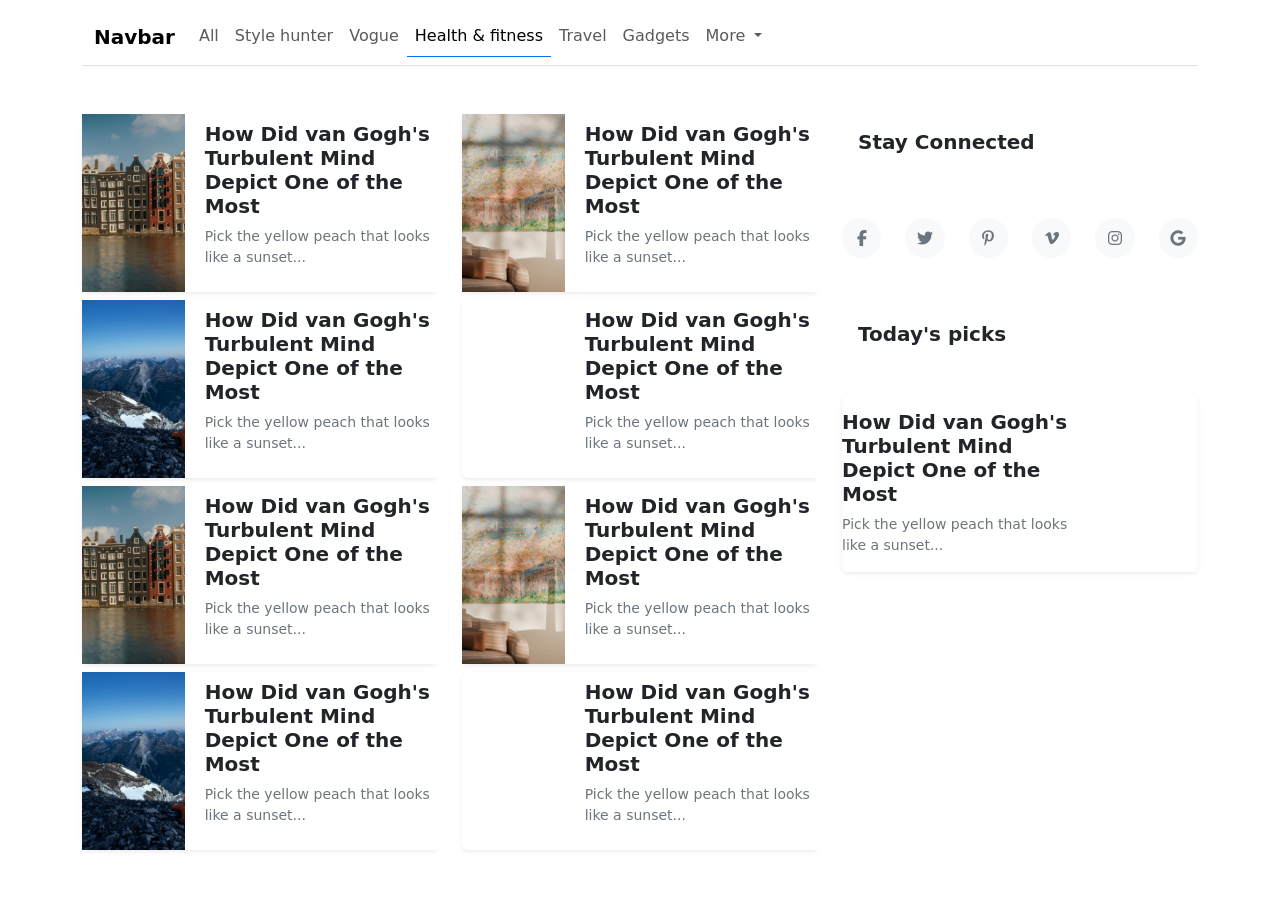
==== task 10/index.html @ 6cb66d4c "add task 10 (bootstrap - nav)" ====
<!DOCTYPE html>
<html lang="en">
<head>
  <meta charset="UTF-8">
  <meta name="viewport" content="width=device-width, initial-scale=1.0">
  <title>Task 10 bootstrap</title>
   <link rel="preconnect" href="https://fonts.googleapis.com">
    <link rel="preconnect" href="https://fonts.gstatic.com" crossorigin>
    <link href="https://fonts.googleapis.com/css2?family=Arimo:ital,wght@0,400..700;1,400..700&family=Open+Sans:ital,wght@0,300..800;1,300..800&family=Poppins:ital,wght@0,100;0,200;0,300;0,400;0,500;0,600;0,700;0,800;0,900;1,100;1,200;1,300;1,400;1,500;1,600;1,700;1,800;1,900&family=Roboto:ital,wght@0,100..900;1,100..900&display=swap" rel="stylesheet">
    <link rel="stylesheet" href="css/bootstrap.min.css">
    <link rel="stylesheet" href="css/all.min.css">
    <link rel="stylesheet" href="css/style.css">
</head>
<body>

  <section class="p-2">
  <div class="container">
      <nav class="navbar navbar-expand-lg border-bottom">
      <div class="container-fluid">
       <span class="navbar-brand mb-0 h1 fw-bold">Navbar</span>
        <button class="navbar-toggler" type="button" data-bs-toggle="collapse" data-bs-target="#navbarSupportedContent" aria-controls="navbarSupportedContent" aria-expanded="false" aria-label="Toggle navigation">
          <span class="navbar-toggler-icon"></span>
        </button>
        <div class="collapse navbar-collapse" id="navbarSupportedContent">
          <ul class="navbar-nav me-auto mb-2 mb-lg-0">
            <li class="nav-item">
              <a class="nav-link" href="#">All</a>
            </li>
            <li class="nav-item">
              <a class="nav-link" href="#">Style hunter</a>
            </li>
            <li class="nav-item">
              <a class="nav-link" href="#">Vogue</a>
            </li>
            <li class="nav-item">
              <a class="nav-link active border-bottom border-primary"  aria-current="page" href="#">Health & fitness</a>
            </li>
            <li class="nav-item">
              <a class="nav-link" href="#">Travel</a>
            </li>
            <li class="nav-item">
              <a class="nav-link" href="#">Gadgets</a>
            </li>
            <li class="nav-item dropdown">
              <a class="nav-link dropdown-toggle" href="#" role="button" data-bs-toggle="dropdown" aria-expanded="false">
              More
              </a>
              <ul class="dropdown-menu">
                <li><a class="dropdown-item" href="#">Action</a></li>
                <li><a class="dropdown-item" href="#">Another action</a></li>
                <li><hr class="dropdown-divider"></li>
                <li><a class="dropdown-item" href="#">Something else here</a></li>
              </ul>
            </li>

          </ul>
  
        </div>
      </div>
    </nav>

    <div class="row mt-5" >
      <div class="col-lg-4" >

        <div class="card mb-2 border-0 shadow-sm mb-2 ">
          <div class="row g0">
            <div class="col-4">
            <img src="images/douglas-schneiders-UZ2jlHknQpc-unsplash.jpg" class="img-fluid h-100 object-fit-cover"  alt="">
          </div>
          <div class="col-8 card content border-0 p-2">
            <h5 class="fw-bold ">How Did van Gogh's Turbulent Mind Depict One of the Most </h5> 
            <p class="text-secondary small">
                Pick the yellow peach that looks like a sunset...
            </p>
           </div>
          </div>
        </div>

        <div class="card mb-2 border-0 shadow-sm mb-2">
          <div class="row g0">
            <div class="col-4">
            <img src="images/marek-piwnicki-aMUe_C9roy0-unsplash.jpg" class="img-fluid h-100 object-fit-cover"  alt="">
          </div>
          <div class="col-8 card content border-0 p-2">
            <h5 class="fw-bold">How Did van Gogh's Turbulent Mind Depict One of the Most </h5> 
            <p class="text-secondary small">
                Pick the yellow peach that looks like a sunset...
            </p>
           </div>
          </div>
        </div>

        <div class="card mb-2 border-0 shadow-sm mb-2">
          <div class="row g0">
            <div class="col-4">
            <img src="images/douglas-schneiders-UZ2jlHknQpc-unsplash.jpg" class="img-fluid h-100 object-fit-cover"  alt="">
          </div>
          <div class="col-8 card content border-0 p-2">
            <h5 class="fw-bold">How Did van Gogh's Turbulent Mind Depict One of the Most </h5> 
            <p class="text-secondary small">
                Pick the yellow peach that looks like a sunset...
            </p>
           </div>
          </div>
        </div>

        <div class="card mb-2 border-0 shadow-sm mb-2">
          <div class="row g0">
            <div class="col-4">
            <img src="images/marek-piwnicki-aMUe_C9roy0-unsplash.jpg" class="img-fluid h-100 object-fit-cover"  alt="">
          </div>
          <div class="col-8 card content border-0 p-2">
            <h5 class="fw-bold">How Did van Gogh's Turbulent Mind Depict One of the Most </h5> 
            <p class="text-secondary small">
                Pick the yellow peach that looks like a sunset...
            </p>
           </div>
          </div>
        </div>
      </div>

      <div class=" col-lg-4" >

        <div class="card mb-2 border-0 shadow-sm mb-2">
          <div class="row g0">
            <div class="col-4">
            <img src="images/planet-volumes-OPsGgU-zHmk-unsplash.jpg" class="img-fluid h-100 object-fit-cover"  alt="">
          </div>
          <div class="col-8 card content border-0 p-2">
            <h5 class="fw-bold">How Did van Gogh's Turbulent Mind Depict One of the Most </h5> 
            <p class="text-secondary small">
                Pick the yellow peach that looks like a sunset...
            </p>
           </div>
          </div>
        </div>

        <div class="card mb-2 border-0 shadow-sm mb-2">
          <div class="row g0">
            <div class="col-4">
            <img src="images/samuel-quek-9XNSOY60-Qg-unsplash.jpg" class="img-fluid h-100 object-fit-cover"  alt="">
          </div>
          <div class="col-8 card content border-0 p-2">
            <h5 class="fw-bold">How Did van Gogh's Turbulent Mind Depict One of the Most </h5> 
            <p class="text-secondary small">
                Pick the yellow peach that looks like a sunset...
            </p>
           </div>
          </div>
        </div>

        <div class="card mb-2 border-0 shadow-sm mb-2">
          <div class="row g0">
            <div class="col-4">
            <img src="images/planet-volumes-OPsGgU-zHmk-unsplash.jpg" class="img-fluid h-100 object-fit-cover"  alt="">
          </div>
          <div class="col-8 card content border-0 p-2">
            <h5 class="fw-bold">How Did van Gogh's Turbulent Mind Depict One of the Most </h5> 
            <p class="text-secondary small">
                Pick the yellow peach that looks like a sunset...
            </p>
           </div>
          </div>
        </div>

        <div class="card mb-2 border-0 shadow-sm mb-2">
          <div class="row g0">
            <div class="col-4">
            <img src="images/samuel-quek-9XNSOY60-Qg-unsplash.jpg" class="img-fluid h-100 object-fit-cover"  alt="">
          </div>
          <div class="col-8 card content border-0 p-2">
            <h5 class="fw-bold">How Did van Gogh's Turbulent Mind Depict One of the Most </h5> 
            <p class="text-secondary small">
                Pick the yellow peach that looks like a sunset...
            </p>
           </div>
          </div>
        </div> 
      </div>

      <div class="col-lg-4" >
        <h5 class="fw-bold m-3">Stay Connected</h5>
          <div class="d-flex gap-4 py-5">
            <a href="#" class="d-flex justify-content-center align-items-center rounded-circle bg-light text-secondary text-decoration-none"
              style="width:40px;height:40px;">
                <i class="fa-brands fa-facebook-f"></i>
            </a>
            <a href="#" class="d-flex justify-content-center align-items-center rounded-circle bg-light text-secondary text-decoration-none"
              style="width:40px;height:40px;">
                <i class="fa-brands fa-twitter"></i>
            </a>
            <a href="#" class="d-flex justify-content-center align-items-center rounded-circle bg-light text-secondary text-decoration-none"
              style="width:40px;height:40px;">
                <i class="fa-brands fa-pinterest-p"></i>
            </a>
            <a href="#" class="d-flex justify-content-center align-items-center rounded-circle bg-light text-secondary text-decoration-none"
              style="width:40px;height:40px;">
                <i class="fa-brands fa-vimeo-v"></i>
            </a>
            <a href="#" class="d-flex justify-content-center align-items-center rounded-circle bg-light text-secondary text-decoration-none"
              style="width:40px;height:40px;">
                <i class="fa-brands fa-instagram"></i>
            </a>
            <a href="#" class="d-flex justify-content-center align-items-center rounded-circle bg-light text-secondary text-decoration-none"
              style="width:40px;height:40px;">
                <i class="fa-brands fa-google"></i>
            </a>
        </div>
        <h5 class="fw-bold m-3">Today's picks</h5>

        <div class="card mt-5 border-0 shadow-sm">
            <img src="images/wolfgang-weiser-Eh5LVmO5a0Y-unsplash.jpg" class=" img-fluid w-100 mb-3"  alt="">
        
          <div class="col-8 card content border-0">
            <h5 class="fw-bold w-100">How Did van Gogh's Turbulent Mind Depict One of the Most </h5> 
            <p class="text-secondary small">
                Pick the yellow peach that looks like a sunset...
            </p>
           </div>
          </div>
        </div>
      

      </div>
 

    </div>

  </div>



    </div>
  </section>

  
  <script src="js/bootstrap.bundle.min.js"></script>
</body>
</html>
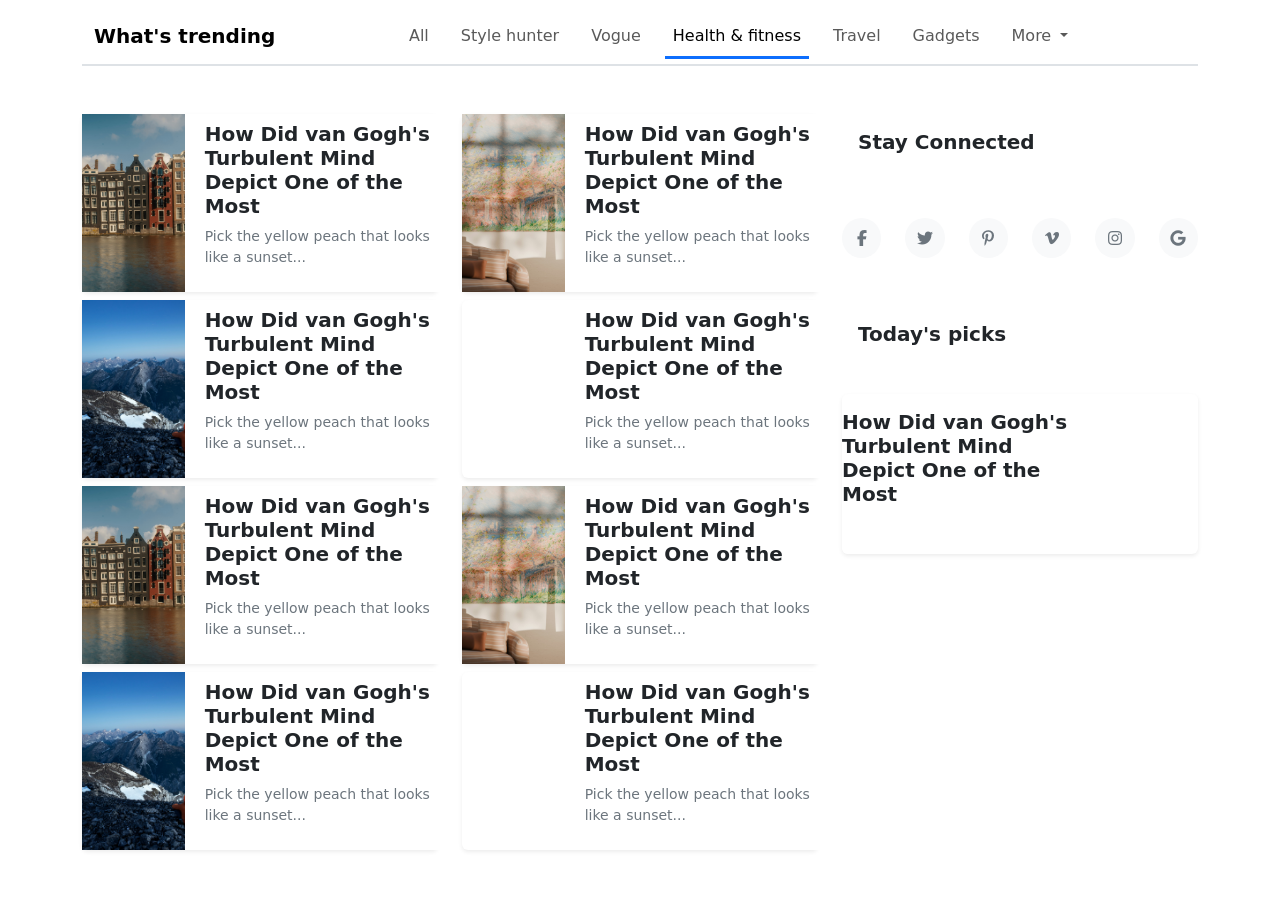
==== commit 458e3c2a: "task 10 (bootstrap)" ====
--- a/task 10/index.html
+++ b/task 10/index.html
@@ -15,14 +15,15 @@
 
   <section class="p-2">
   <div class="container">
-      <nav class="navbar navbar-expand-lg border-bottom">
+      <nav class="navbar navbar-expand-lg  border-bottom border-2">
       <div class="container-fluid">
-       <span class="navbar-brand mb-0 h1 fw-bold">Navbar</span>
+       <span class="navbar-brand mb-0 h1 fw-bold">What's trending</span>
         <button class="navbar-toggler" type="button" data-bs-toggle="collapse" data-bs-target="#navbarSupportedContent" aria-controls="navbarSupportedContent" aria-expanded="false" aria-label="Toggle navigation">
           <span class="navbar-toggler-icon"></span>
         </button>
+
         <div class="collapse navbar-collapse" id="navbarSupportedContent">
-          <ul class="navbar-nav me-auto mb-2 mb-lg-0">
+          <ul class="navbar-nav mx-auto gap-3 mb-2 mb-lg-0 ">
             <li class="nav-item">
               <a class="nav-link" href="#">All</a>
             </li>
@@ -33,7 +34,7 @@
               <a class="nav-link" href="#">Vogue</a>
             </li>
             <li class="nav-item">
-              <a class="nav-link active border-bottom border-primary"  aria-current="page" href="#">Health & fitness</a>
+              <a class="nav-link active"  aria-current="page" href="#">Health & fitness</a>
             </li>
             <li class="nav-item">
               <a class="nav-link" href="#">Travel</a>
@@ -59,7 +60,7 @@
       </div>
     </nav>
 
-    <div class="row mt-5" >
+    <div class="row mt-5 gx-4" >
       <div class="col-lg-4" >
 
         <div class="card mb-2 border-0 shadow-sm mb-2 ">
@@ -212,10 +213,8 @@
             <img src="images/wolfgang-weiser-Eh5LVmO5a0Y-unsplash.jpg" class=" img-fluid w-100 mb-3"  alt="">
         
           <div class="col-8 card content border-0">
-            <h5 class="fw-bold w-100">How Did van Gogh's Turbulent Mind Depict One of the Most </h5> 
-            <p class="text-secondary small">
-                Pick the yellow peach that looks like a sunset...
-            </p>
+            <h5 class="fw-bold w-100 mb-5">How Did van Gogh's Turbulent Mind Depict One of the Most </h5> 
+  
            </div>
           </div>
         </div>
--- a/task 10/css/style.css
+++ b/task 10/css/style.css
@@ -0,0 +1,5 @@
+.navbar-nav .nav-link.active{
+    border-bottom: 3px solid #0d6efd;
+    margin-bottom: -10px !important; 
+
+}
